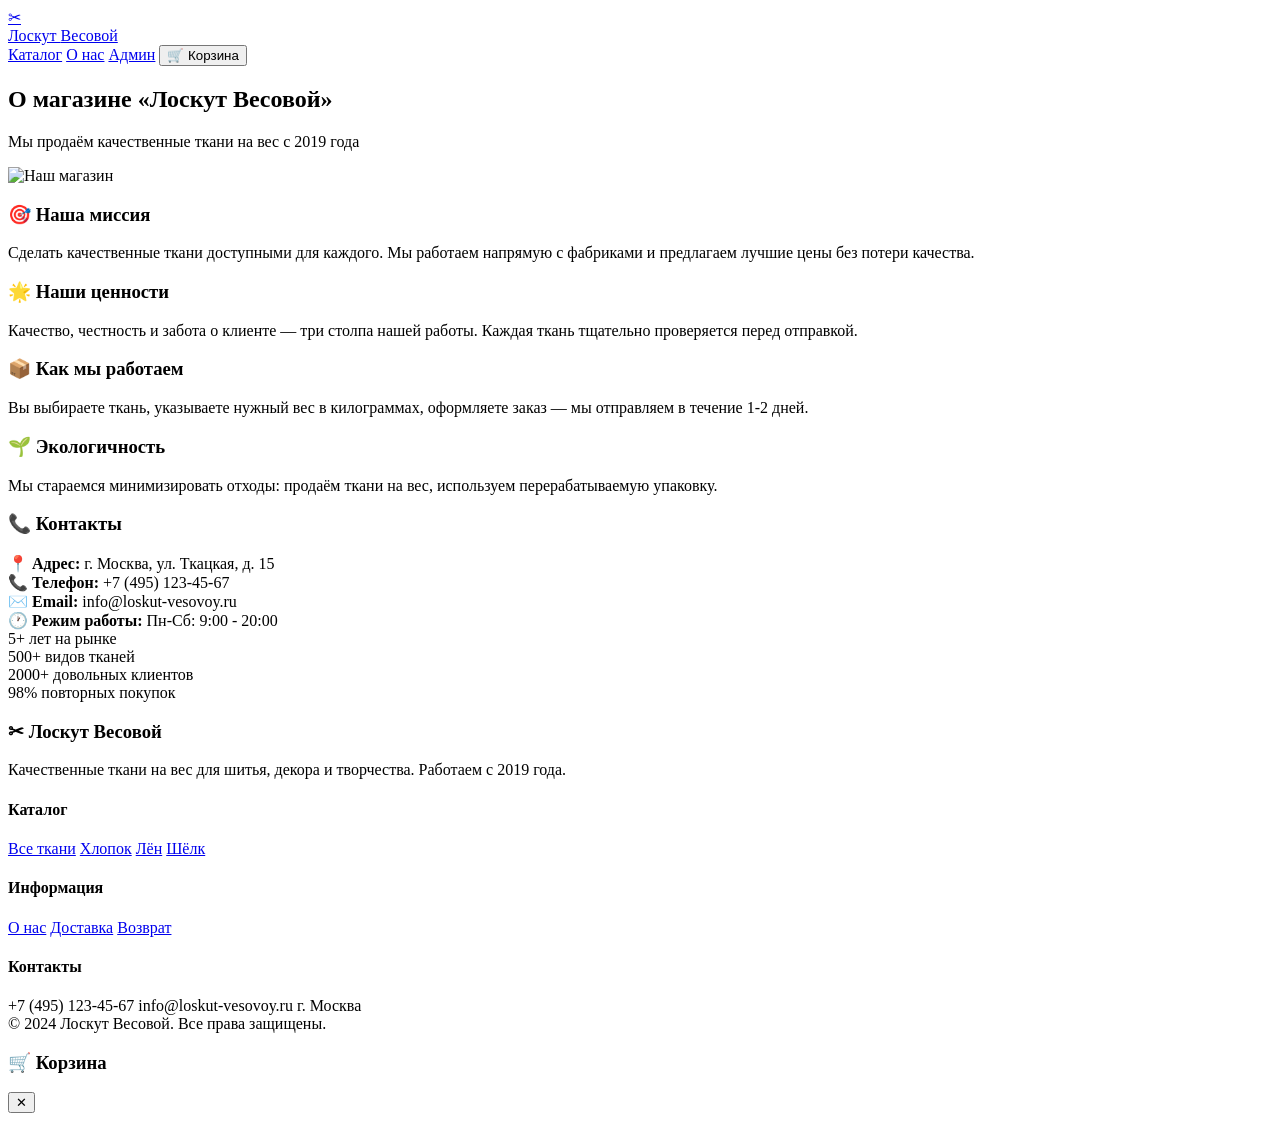
==== about.html @ ee7bf907 "Create about.html" ====
<!DOCTYPE html>
<html lang="ru">
<head>
    <meta charset="UTF-8">
    <meta name="viewport" content="width=device-width, initial-scale=1.0">
    <title>О нас — Лоскут Весовой</title>
    <link href="https://cdn.jsdelivr.net/npm/@fontsource/open-sans@4.5.14/index.min.css" rel="stylesheet">
    <link href="https://cdn.jsdelivr.net/npm/@fontsource/montserrat@4.5.14/index.min.css" rel="stylesheet">
    <link rel="stylesheet" href="css/styles.css">
</head>
<body>

<!-- Header (такой же, как в index.html) -->
<header class="header" id="header">
    <div class="header-inner">
        <a href="index.html" class="logo">
            <div class="logo-icon">✂</div>
            <div class="logo-text">Лоскут <span>Весовой</span></div>
        </a>
        <nav class="nav">
            <a href="index.html" class="nav-link">Каталог</a>
            <a href="about.html" class="nav-link active">О нас</a>
            <a href="index.html#admin" class="nav-link" id="nav-admin-link">Админ</a>
            <button class="cart-btn" onclick="toggleCart()">
                🛒 Корзина
                <span class="cart-badge" id="cartBadge" style="display:none">0</span>
            </button>
        </nav>
    </div>
</header>

<!-- About Content -->
<main class="about-page">
    <section class="section">
        <div class="section-header">
            <h2>О магазине «Лоскут Весовой»</h2>
            <p>Мы продаём качественные ткани на вес с 2019 года</p>
        </div>
        
        <div class="about-container">
            <img src="https://image.qwenlm.ai/public_source/76bb5dd4-4f72-4671-b805-d03a52364dad/1494b6eea-ac2d-4dbd-a300-8e0dd8432d26.png" 
                 alt="Наш магазин" class="about-image">
            
            <div class="about-grid">
                <div class="about-card">
                    <h3>🎯 Наша миссия</h3>
                    <p>Сделать качественные ткани доступными для каждого. Мы работаем напрямую с фабриками и предлагаем лучшие цены без потери качества.</p>
                </div>
                <div class="about-card">
                    <h3>🌟 Наши ценности</h3>
                    <p>Качество, честность и забота о клиенте — три столпа нашей работы. Каждая ткань тщательно проверяется перед отправкой.</p>
                </div>
                <div class="about-card">
                    <h3>📦 Как мы работаем</h3>
                    <p>Вы выбираете ткань, указываете нужный вес в килограммах, оформляете заказ — мы отправляем в течение 1-2 дней.</p>
                </div>
                <div class="about-card">
                    <h3>🌱 Экологичность</h3>
                    <p>Мы стараемся минимизировать отходы: продаём ткани на вес, используем перерабатываемую упаковку.</p>
                </div>
            </div>

            <div class="contacts-card">
                <h3>📞 Контакты</h3>
                <div class="contacts-grid">
                    <div><strong>📍 Адрес:</strong> г. Москва, ул. Ткацкая, д. 15</div>
                    <div><strong>📞 Телефон:</strong> +7 (495) 123-45-67</div>
                    <div><strong>✉️ Email:</strong> info@loskut-vesovoy.ru</div>
                    <div><strong>🕐 Режим работы:</strong> Пн-Сб: 9:00 - 20:00</div>
                </div>
            </div>

            <div class="about-stats">
                <div class="stat-item">
                    <span class="stat-number">5+</span>
                    <span class="stat-label">лет на рынке</span>
                </div>
                <div class="stat-item">
                    <span class="stat-number">500+</span>
                    <span class="stat-label">видов тканей</span>
                </div>
                <div class="stat-item">
                    <span class="stat-number">2000+</span>
                    <span class="stat-label">довольных клиентов</span>
                </div>
                <div class="stat-item">
                    <span class="stat-number">98%</span>
                    <span class="stat-label">повторных покупок</span>
                </div>
            </div>
        </div>
    </section>
</main>

<!-- Footer (такой же, как в index.html) -->
<footer class="footer">
    <div class="footer-inner">
        <div class="footer-brand">
            <h3>✂ Лоскут Весовой</h3>
            <p>Качественные ткани на вес для шитья, декора и творчества. Работаем с 2019 года.</p>
        </div>
        <div class="footer-col">
            <h4>Каталог</h4>
            <a href="index.html">Все ткани</a>
            <a href="index.html?cat=cotton">Хлопок</a>
            <a href="index.html?cat=linen">Лён</a>
            <a href="index.html?cat=silk">Шёлк</a>
        </div>
        <div class="footer-col">
            <h4>Информация</h4>
            <a href="about.html" class="active">О нас</a>
            <a href="#">Доставка</a>
            <a href="#">Возврат</a>
        </div>
        <div class="footer-col">
            <h4>Контакты</h4>
            <a>+7 (495) 123-45-67</a>
            <a>info@loskut-vesovoy.ru</a>
            <a>г. Москва</a>
        </div>
    </div>
    <div class="footer-bottom">© 2024 Лоскут Весовой. Все права защищены.</div>
</footer>

<!-- Cart Sidebar (общий для всех страниц) -->
<div class="cart-overlay" id="cartOverlay" onclick="toggleCart()"></div>
<div class="cart-sidebar" id="cartSidebar">
    <div class="cart-header">
        <h3>🛒 Корзина</h3>
        <button class="cart-close" onclick="toggleCart()">✕</button>
    </div>
    <div class="cart-items" id="cartItems"></div>
    <div class="cart-footer" id="cartFooter" style="display:none;">
        <div class="cart-total">
            <span class="cart-total-label">Итого:</span>
            <span class="cart-total-value" id="cartTotal">0 ₽</span>
        </div>
        <button class="checkout-btn" onclick="openCheckout()">Оформить заказ</button>
    </div>
</div>

<!-- Toast Notifications -->
<div class="toast-container" id="toastContainer"></div>

<script src="js/script.js"></script>
<script>
    // Инициализация для страницы О нас
    document.addEventListener('DOMContentLoaded', () => {
        // Подсветка активной ссылки
        document.querySelectorAll('.nav-link').forEach(link => link.classList.remove('active'));
        document.querySelector('a[href="about.html"]')?.classList.add('active');
        
        // Инициализация корзины (если функция есть в script.js)
        if (typeof updateCartUI === 'function') {
            updateCartUI();
        }
    });
</script>
</body>
</html>
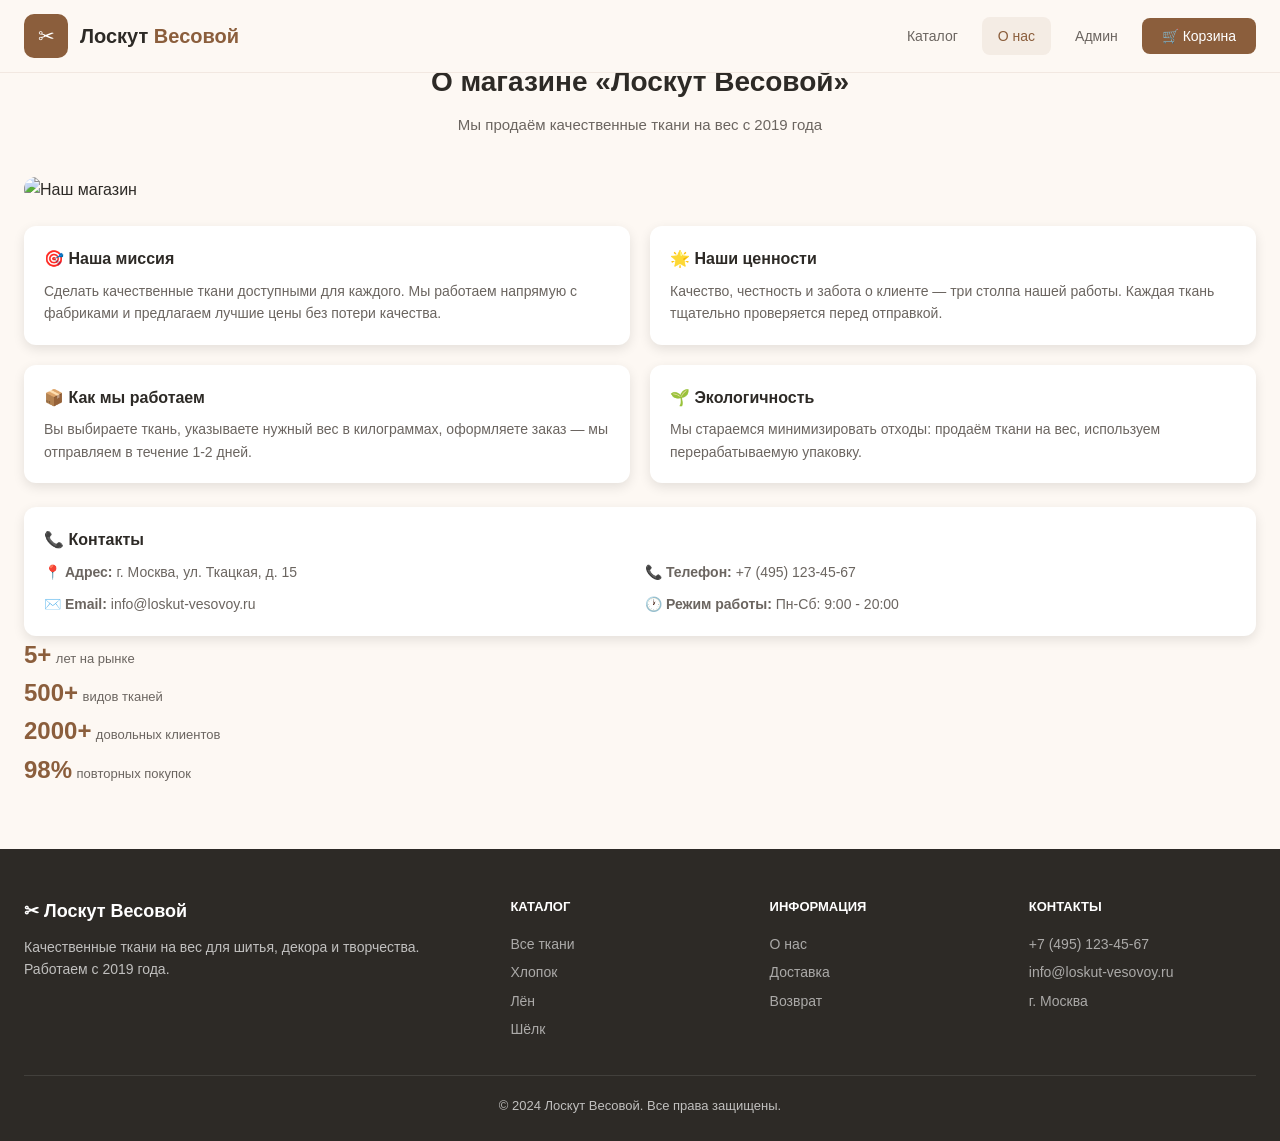
==== commit 7695ebc4: "Update about.html" ====
--- a/about.html
+++ b/about.html
@@ -6,7 +6,7 @@
     <title>О нас — Лоскут Весовой</title>
     <link href="https://cdn.jsdelivr.net/npm/@fontsource/open-sans@4.5.14/index.min.css" rel="stylesheet">
     <link href="https://cdn.jsdelivr.net/npm/@fontsource/montserrat@4.5.14/index.min.css" rel="stylesheet">
-    <link rel="stylesheet" href="css/styles.css">
+    <link rel="stylesheet" href="styles.css">
 </head>
 <body>
 
--- a/styles.css
+++ b/styles.css
@@ -0,0 +1,408 @@
+/* ===== RESET & BASE ===== */
+* { margin: 0; padding: 0; box-sizing: border-box; }
+
+:root {
+    --primary: #8B5E3C;
+    --primary-dark: #6B4226;
+    --bg: #FDF8F3;
+    --bg-card: #FFFFFF;
+    --text: #2D2A26;
+    --text-light: #6B6560;
+    --success: #4A7C59;
+    --danger: #C45B4A;
+    --shadow: 0 4px 12px rgba(0,0,0,0.1);
+    --radius: 12px;
+    --radius-sm: 8px;
+}
+
+body {
+    font-family: 'Open Sans', sans-serif;
+    background: var(--bg);
+    color: var(--text);
+    line-height: 1.6;
+}
+
+h1, h2, h3, h4 { font-family: 'Montserrat', sans-serif; }
+
+/* ===== HEADER ===== */
+.header {
+    position: fixed; top: 0; left: 0; right: 0; z-index: 1000;
+    background: rgba(253, 248, 243, 0.95);
+    border-bottom: 1px solid rgba(139, 94, 60, 0.1);
+}
+.header-inner {
+    max-width: 1280px; margin: 0 auto; padding: 0 24px;
+    display: flex; align-items: center; justify-content: space-between;
+    height: 72px;
+}
+.logo { display: flex; align-items: center; gap: 12px; text-decoration: none; color: var(--text); }
+.logo-icon {
+    width: 44px; height: 44px; background: var(--primary);
+    border-radius: 10px; display: flex; align-items: center; justify-content: center;
+    color: white; font-size: 20px;
+}
+.logo-text { font-weight: 700; font-size: 20px; }
+.logo-text span { color: var(--primary); }
+
+.nav { display: flex; align-items: center; gap: 8px; }
+.nav-link {
+    padding: 8px 16px; border-radius: var(--radius-sm);
+    text-decoration: none; color: var(--text-light);
+    font-size: 14px; border: none; background: none; cursor: pointer;
+}
+.nav-link:hover, .nav-link.active { color: var(--primary); background: rgba(139, 94, 60, 0.08); }
+
+.cart-btn {
+    position: relative; display: flex; align-items: center; gap: 8px;
+    padding: 10px 20px; background: var(--primary); color: white;
+    border: none; border-radius: var(--radius-sm); font-size: 14px; cursor: pointer;
+}
+.cart-badge {
+    position: absolute; top: -6px; right: -6px;
+    background: var(--danger); color: white;
+    width: 22px; height: 22px; border-radius: 50%;
+    display: flex; align-items: center; justify-content: center;
+    font-size: 11px; border: 2px solid var(--bg);
+}
+
+/* ===== HERO ===== */
+.hero { margin-top: 72px; padding: 60px 24px; background: linear-gradient(135deg, #FDF8F3, #F5EDE3); }
+.hero-inner { max-width: 1280px; margin: 0 auto; display: grid; grid-template-columns: 1fr 1fr; gap: 40px; align-items: center; }
+.hero-content h1 { font-size: 40px; margin-bottom: 16px; }
+.hero-content h1 span { color: var(--primary); }
+.hero-content p { font-size: 16px; color: var(--text-light); margin-bottom: 24px; }
+.hero-buttons { display: flex; gap: 12px; flex-wrap: wrap; }
+.hero-image img { width: 100%; border-radius: var(--radius); }
+.hero-stats { display: flex; gap: 32px; margin-top: 32px; padding-top: 24px; border-top: 1px solid rgba(139, 94, 60, 0.1); }
+.stat-number { font-size: 24px; font-weight: 700; color: var(--primary); }
+.stat-label { font-size: 13px; color: var(--text-light); }
+
+/* ===== BUTTONS ===== */
+.btn-primary, .btn-secondary {
+    padding: 12px 24px; border-radius: var(--radius-sm);
+    font-size: 14px; font-weight: 600; cursor: pointer; border: none;
+    display: inline-flex; align-items: center; gap: 8px;
+}
+.btn-primary { background: var(--primary); color: white; }
+.btn-primary:hover { background: var(--primary-dark); }
+.btn-secondary { background: transparent; color: var(--primary); border: 2px solid var(--primary); }
+.btn-secondary:hover { background: rgba(139, 94, 60, 0.08); }
+.btn-small { padding: 8px 16px; font-size: 13px; }
+.btn-secondary.danger { border-color: var(--danger); color: var(--danger); }
+
+/* ===== SECTIONS ===== */
+.section { padding: 60px 24px; max-width: 1280px; margin: 0 auto; }
+.section-header { text-align: center; margin-bottom: 40px; }
+.section-header h2 { font-size: 28px; margin-bottom: 8px; }
+.section-header p { color: var(--text-light); font-size: 15px; }
+
+/* ===== CATEGORIES ===== */
+.categories { display: flex; justify-content: center; gap: 10px; margin-bottom: 32px; flex-wrap: wrap; }
+.category-btn {
+    padding: 8px 20px; border: 2px solid rgba(139, 94, 60, 0.15);
+    background: transparent; border-radius: 50px; font-size: 14px; cursor: pointer;
+}
+.category-btn:hover, .category-btn.active { border-color: var(--primary); color: var(--primary); }
+.category-btn.active { background: var(--primary); color: white; }
+
+/* ===== PRODUCTS GRID ===== */
+.products-grid { display: grid; grid-template-columns: repeat(auto-fill, minmax(260px, 1fr)); gap: 20px; }
+.product-card {
+    background: var(--bg-card); border-radius: var(--radius); overflow: hidden;
+    box-shadow: var(--shadow); cursor: pointer; transition: transform 0.2s;
+}
+.product-card:hover { transform: translateY(-4px); }
+.product-image { position: relative; height: 200px; overflow: hidden; }
+.product-image img { width: 100%; height: 100%; object-fit: cover; }
+.product-badge {
+    position: absolute; top: 10px; left: 10px; padding: 4px 10px;
+    border-radius: 50px; font-size: 11px; font-weight: 600; color: white;
+}
+.badge-new { background: var(--success); }
+.badge-sale { background: var(--danger); }
+.badge-hit { background: var(--primary); }
+.product-info { padding: 16px; }
+.product-category { font-size: 11px; color: var(--primary); text-transform: uppercase; font-weight: 600; }
+.product-name { font-size: 16px; font-weight: 700; margin: 4px 0 8px; }
+.product-desc { font-size: 13px; color: var(--text-light); margin-bottom: 12px; }
+.product-footer { display: flex; align-items: center; justify-content: space-between; }
+.product-price { font-size: 18px; font-weight: 700; color: var(--primary); }
+.product-price small { font-size: 12px; font-weight: 400; color: var(--text-light); }
+.add-to-cart {
+    padding: 8px 16px; background: var(--primary); color: white;
+    border: none; border-radius: var(--radius-sm); font-size: 13px; cursor: pointer;
+}
+.add-to-cart:hover { background: var(--primary-dark); }
+.add-to-cart.added { background: var(--success); }
+
+/* ===== FEATURES ===== */
+.features { background: linear-gradient(135deg, #F5EDE3, #FDF8F3); padding: 60px 24px; }
+.features-grid { max-width: 1280px; margin: 0 auto; display: grid; grid-template-columns: repeat(4, 1fr); gap: 20px; }
+.feature-card {
+    text-align: center; padding: 24px; background: var(--bg-card);
+    border-radius: var(--radius); box-shadow: var(--shadow);
+}
+.feature-icon {
+    width: 48px; height: 48px; margin: 0 auto 12px;
+    background: rgba(139, 94, 60, 0.1); border-radius: 10px;
+    display: flex; align-items: center; justify-content: center; font-size: 20px;
+}
+.feature-card h3 { font-size: 14px; margin-bottom: 6px; }
+.feature-card p { font-size: 13px; color: var(--text-light); }
+
+/* ===== ABOUT PAGE ===== */
+.about-image { width: 100%; border-radius: var(--radius); margin-bottom: 24px; }
+.about-grid { display: grid; grid-template-columns: 1fr 1fr; gap: 20px; margin-bottom: 24px; }
+.about-card, .contacts-card {
+    background: var(--bg-card); padding: 20px; border-radius: var(--radius);
+    box-shadow: var(--shadow);
+}
+.about-card h3, .contacts-card h3 { font-size: 16px; margin-bottom: 8px; }
+.about-card p { font-size: 14px; color: var(--text-light); }
+.contacts-grid { display: grid; grid-template-columns: 1fr 1fr; gap: 10px; font-size: 14px; color: var(--text-light); }
+
+/* ===== ADMIN PANEL ===== */
+.admin-section { display: none; padding: 60px 24px; max-width: 1280px; margin: 0 auto; }
+.admin-section.visible { display: block; }
+.admin-header { display: flex; align-items: center; justify-content: space-between; margin-bottom: 24px; flex-wrap: wrap; gap: 12px; }
+.admin-header h2 { font-size: 24px; }
+.admin-actions { display: flex; gap: 10px; }
+.admin-stats { display: grid; grid-template-columns: repeat(3, 1fr); gap: 16px; margin-bottom: 24px; }
+.admin-stat-card { background: var(--bg-card); border-radius: var(--radius); padding: 20px; box-shadow: var(--shadow); text-align: center; }
+.admin-stat-card .stat-label { font-size: 12px; color: var(--text-light); text-transform: uppercase; }
+.admin-stat-card .stat-number { font-size: 28px; margin-top: 4px; }
+.orders-table-wrapper { background: var(--bg-card); border-radius: var(--radius); box-shadow: var(--shadow); overflow-x: auto; }
+.orders-table { width: 100%; border-collapse: collapse; min-width: 700px; }
+.orders-table th, .orders-table td { padding: 12px 16px; text-align: left; font-size: 13px; border-bottom: 1px solid rgba(139, 94, 60, 0.06); }
+.orders-table th { background: rgba(139, 94, 60, 0.05); font-weight: 600; color: var(--text-light); text-transform: uppercase; }
+.delete-order-btn {
+    padding: 4px 10px; background: rgba(196, 91, 74, 0.1); color: var(--danger);
+    border: none; border-radius: 6px; font-size: 12px; cursor: pointer;
+}
+.no-orders { text-align: center; padding: 40px 20px; color: var(--text-light); }
+.no-orders-icon { font-size: 40px; margin-bottom: 12px; }
+
+/* ===== FOOTER ===== */
+.footer { background: var(--text); color: rgba(255,255,255,0.7); padding: 48px 24px 24px; }
+.footer-inner { max-width: 1280px; margin: 0 auto; display: grid; grid-template-columns: 2fr 1fr 1fr 1fr; gap: 32px; }
+.footer-brand h3 { color: white; font-size: 18px; margin-bottom: 10px; }
+.footer-brand p { font-size: 14px; }
+.footer-col h4 { color: white; font-size: 13px; text-transform: uppercase; margin-bottom: 12px; }
+.footer-col a { display: block; color: rgba(255,255,255,0.6); text-decoration: none; font-size: 14px; padding: 3px 0; cursor: pointer; }
+.footer-col a:hover { color: white; }
+.footer-bottom { max-width: 1280px; margin: 32px auto 0; padding-top: 20px; border-top: 1px solid rgba(255,255,255,0.1); text-align: center; font-size: 13px; }
+
+/* ===== PAGE VISIBILITY ===== */
+.page-hidden { display: none !important; }
+
+/* ===== CART SIDEBAR ===== */
+.cart-overlay {
+    position: fixed; top: 0; left: 0; right: 0; bottom: 0;
+    background: rgba(0,0,0,0.5); z-index: 2000;
+    opacity: 0; visibility: hidden; transition: all 0.3s;
+}
+.cart-overlay.open { opacity: 1; visibility: visible; }
+.cart-sidebar {
+    position: fixed; top: 0; right: -400px; width: 400px; max-width: 100vw;
+    height: 100vh; background: var(--bg); z-index: 2001;
+    transition: right 0.3s; display: flex; flex-direction: column;
+}
+.cart-sidebar.open { right: 0; }
+.cart-header { padding: 20px; border-bottom: 1px solid rgba(139,94,60,0.1); display: flex; align-items: center; justify-content: space-between; }
+.cart-close { width: 36px; height: 36px; border: none; background: rgba(139,94,60,0.08); border-radius: 8px; cursor: pointer; font-size: 18px; }
+.cart-items { flex: 1; overflow-y: auto; padding: 16px 20px; }
+.cart-empty { text-align: center; padding: 40px 20px; color: var(--text-light); }
+.cart-empty-icon { font-size: 40px; margin-bottom: 12px; }
+.cart-item { display: flex; gap: 12px; padding: 12px 0; border-bottom: 1px solid rgba(139,94,60,0.08); }
+.cart-item-image { width: 64px; height: 64px; border-radius: var(--radius-sm); object-fit: cover; }
+.cart-item-info { flex: 1; }
+.cart-item-name { font-weight: 600; font-size: 14px; margin-bottom: 4px; }
+.cart-item-price { color: var(--primary); font-weight: 600; font-size: 14px; }
+.cart-item-controls { display: flex; align-items: center; gap: 8px; margin-top: 6px; }
+.qty-btn {
+    width: 28px; height: 28px; border: 1px solid rgba(139,94,60,0.2);
+    background: transparent; border-radius: 6px; font-size: 14px; cursor: pointer;
+}
+.qty-value { font-weight: 600; font-size: 13px; min-width: 20px; text-align: center; }
+.cart-item-remove { background: none; border: none; color: var(--danger); cursor: pointer; font-size: 12px; }
+.cart-footer { padding: 20px; border-top: 1px solid rgba(139,94,60,0.1); background: var(--bg-card); }
+.cart-total { display: flex; justify-content: space-between; margin-bottom: 12px; }
+.cart-total-label { font-size: 15px; color: var(--text-light); }
+.cart-total-value { font-size: 20px; font-weight: 700; color: var(--primary); }
+.checkout-btn {
+    width: 100%; padding: 14px; background: var(--primary); color: white;
+    border: none; border-radius: var(--radius-sm); font-size: 15px; cursor: pointer;
+}
+.checkout-btn:hover { background: var(--primary-dark); }
+
+/* ===== MODALS ===== */
+.modal-overlay {
+    position: fixed; top: 0; left: 0; right: 0; bottom: 0;
+    background: rgba(0,0,0,0.6); z-index: 3000;
+    display: flex; align-items: center; justify-content: center;
+    opacity: 0; visibility: hidden; transition: all 0.3s; padding: 20px;
+}
+.modal-overlay.open { opacity: 1; visibility: visible; }
+.modal {
+    background: var(--bg); border-radius: var(--radius);
+    width: 100%; max-width: 520px; max-height: 90vh; overflow-y: auto;
+}
+.modal-product { max-width: 900px; }
+.modal-header { padding: 20px; border-bottom: 1px solid rgba(139,94,60,0.1); display: flex; align-items: center; justify-content: space-between; }
+.modal-header h3 { font-size: 18px; }
+.modal-close { width: 32px; height: 32px; border: none; background: rgba(139,94,60,0.08); border-radius: 8px; cursor: pointer; font-size: 16px; }
+.modal-body { padding: 20px; }
+
+/* ===== PRODUCT MODAL CONTENT ===== */
+.pd-grid { display: grid; grid-template-columns: 1fr 1fr; gap: 24px; }
+.pd-main-image { width: 100%; aspect-ratio: 1; border-radius: var(--radius); overflow: hidden; background: #f5f0eb; }
+.pd-main-image img { width: 100%; height: 100%; object-fit: cover; }
+.pd-thumbnails { display: flex; gap: 8px; margin-top: 12px; }
+.pd-thumb { width: 60px; height: 60px; border-radius: var(--radius-sm); overflow: hidden; cursor: pointer; border: 2px solid transparent; }
+.pd-thumb.active { border-color: var(--primary); }
+.pd-thumb img { width: 100%; height: 100%; object-fit: cover; }
+.pd-info .pd-category {
+    display: inline-block; padding: 4px 10px; background: rgba(139,94,60,0.08);
+    color: var(--primary); border-radius: 50px; font-size: 11px; font-weight: 600;
+    text-transform: uppercase; margin-bottom: 8px;
+}
+.pd-info .pd-name { font-size: 24px; font-weight: 700; margin-bottom: 8px; }
+.pd-info .pd-rating { display: flex; align-items: center; gap: 6px; margin-bottom: 16px; font-size: 14px; }
+.pd-info .pd-stars { color: #F5A623; }
+.pd-price-block {
+    display: flex; align-items: baseline; gap: 12px; margin-bottom: 20px;
+    padding: 16px; background: rgba(139,94,60,0.04); border-radius: var(--radius);
+}
+.pd-price { font-size: 28px; font-weight: 700; color: var(--primary); }
+.pd-price-unit { font-size: 14px; color: var(--text-light); }
+.pd-desc { color: var(--text-light); font-size: 14px; margin-bottom: 20px; }
+.pd-section-title { font-size: 13px; font-weight: 700; text-transform: uppercase; margin-bottom: 10px; }
+.pd-quick-weights { display: flex; gap: 6px; margin-bottom: 16px; flex-wrap: wrap; }
+.pd-quick-weight {
+    padding: 6px 14px; border: 1px solid rgba(139,94,60,0.15);
+    background: transparent; border-radius: 50px; font-size: 12px; cursor: pointer;
+}
+.pd-quick-weight:hover, .pd-quick-weight.active { border-color: var(--primary); color: var(--primary); }
+.pd-quick-weight.active { background: var(--primary); color: white; }
+.pd-weight-selector {
+    display: flex; align-items: center; gap: 12px; margin-bottom: 20px;
+    padding: 12px; background: var(--bg-card); border-radius: var(--radius-sm);
+    border: 2px solid rgba(139,94,60,0.1);
+}
+.pd-weight-label { font-size: 13px; font-weight: 600; min-width: 50px; }
+.pd-weight-controls { display: flex; align-items: center; gap: 0; }
+.pd-weight-btn {
+    width: 36px; height: 36px; border: 1px solid rgba(139,94,60,0.2);
+    background: transparent; font-size: 16px; cursor: pointer;
+}
+.pd-weight-btn:first-child { border-radius: var(--radius-sm) 0 0 var(--radius-sm); }
+.pd-weight-btn:last-child { border-radius: 0 var(--radius-sm) var(--radius-sm) 0; }
+.pd-weight-value {
+    width: 50px; height: 36px; border: 1px solid rgba(139,94,60,0.2);
+    border-left: none; border-right: none; text-align: center; font-size: 14px; font-weight: 600;
+}
+.pd-weight-unit { font-size: 13px; color: var(--text-light); }
+.pd-weight-total { margin-left: auto; font-size: 16px; font-weight: 700; color: var(--primary); }
+.pd-actions { display: flex; gap: 10px; margin-bottom: 20px; }
+.pd-add-btn {
+    flex: 1; padding: 12px; background: var(--primary); color: white;
+    border: none; border-radius: var(--radius-sm); font-size: 14px; cursor: pointer;
+}
+.pd-add-btn:hover { background: var(--primary-dark); }
+.pd-add-btn.added { background: var(--success); }
+.pd-fav-btn {
+    width: 44px; height: 44px; border: 2px solid rgba(139,94,60,0.15);
+    background: transparent; border-radius: var(--radius-sm); font-size: 18px; cursor: pointer;
+}
+.pd-fav-btn:hover, .pd-fav-btn.active { border-color: var(--danger); color: var(--danger); }
+.pd-features { display: grid; grid-template-columns: 1fr 1fr; gap: 8px; margin-bottom: 20px; }
+.pd-feature {
+    display: flex; align-items: center; gap: 8px; padding: 10px;
+    background: rgba(139,94,60,0.03); border-radius: var(--radius-sm); font-size: 12px;
+}
+.pd-feature strong { display: block; color: var(--text); }
+
+/* Tabs */
+.pd-tabs { margin-top: 24px; }
+.pd-tab-headers { display: flex; border-bottom: 2px solid rgba(139,94,60,0.1); margin-bottom: 16px; }
+.pd-tab-header {
+    padding: 10px 20px; border: none; background: none; font-size: 13px;
+    cursor: pointer; color: var(--text-light); border-bottom: 2px solid transparent; margin-bottom: -2px;
+}
+.pd-tab-header:hover, .pd-tab-header.active { color: var(--primary); }
+.pd-tab-header.active { border-bottom-color: var(--primary); }
+.pd-tab-content { display: none; }
+.pd-tab-content.active { display: block; }
+.pd-specs-table { width: 100%; font-size: 13px; }
+.pd-specs-table tr { border-bottom: 1px solid rgba(139,94,60,0.06); }
+.pd-specs-table td { padding: 8px 0; }
+.pd-specs-table td:first-child { color: var(--text-light); width: 45%; }
+.pd-care-list { list-style: none; font-size: 13px; color: var(--text-light); }
+.pd-care-list li { padding: 6px 0; display: flex; align-items: center; gap: 10px; }
+.pd-care-list li::before { content: '•'; color: var(--primary); font-weight: bold; }
+
+/* Related products in modal */
+.pd-related { margin-top: 24px; padding-top: 20px; border-top: 1px solid rgba(139,94,60,0.1); }
+.pd-related h4 { font-size: 16px; margin-bottom: 16px; }
+.pd-related .products-grid { grid-template-columns: repeat(2, 1fr); gap: 16px; }
+
+/* ===== CHECKOUT FORM ===== */
+.form-group { margin-bottom: 16px; }
+.form-label { display: block; font-size: 12px; font-weight: 600; color: var(--text-light); margin-bottom: 4px; text-transform: uppercase; }
+.form-input {
+    width: 100%; padding: 10px 14px; border: 2px solid rgba(139,94,60,0.15);
+    border-radius: var(--radius-sm); font-size: 14px; background: var(--bg-card);
+}
+.form-input:focus { outline: none; border-color: var(--primary); }
+.form-row { display: grid; grid-template-columns: 1fr 1fr; gap: 12px; }
+textarea.form-input { resize: vertical; min-height: 70px; }
+.order-summary { background: rgba(139,94,60,0.05); border-radius: var(--radius-sm); padding: 14px; margin-bottom: 20px; font-size: 13px; }
+.order-summary h4 { font-size: 13px; margin-bottom: 10px; color: var(--text-light); }
+.order-summary-item { display: flex; justify-content: space-between; padding: 3px 0; }
+.order-summary-total { display: flex; justify-content: space-between; font-weight: 700; margin-top: 8px; padding-top: 8px; border-top: 1px solid rgba(139,94,60,0.15); }
+.submit-order-btn {
+    width: 100%; padding: 14px; background: var(--success); color: white;
+    border: none; border-radius: var(--radius-sm); font-size: 15px; cursor: pointer;
+}
+.submit-order-btn:hover { background: #3D6B4C; }
+
+/* Success message */
+.success-message { text-align: center; padding: 32px 16px; }
+.success-icon {
+    width: 64px; height: 64px; background: rgba(74,124,89,0.1);
+    border-radius: 50%; display: flex; align-items: center; justify-content: center;
+    margin: 0 auto 16px; font-size: 28px;
+}
+.success-message h3 { font-size: 20px; margin-bottom: 6px; }
+.success-message p { color: var(--text-light); font-size: 14px; }
+
+/* ===== TOAST ===== */
+.toast-container { position: fixed; top: 84px; right: 20px; z-index: 5000; display: flex; flex-direction: column; gap: 8px; }
+.toast {
+    padding: 12px 16px; background: var(--bg-card); border-radius: var(--radius-sm);
+    box-shadow: var(--shadow); font-size: 14px; border-left: 4px solid var(--success);
+    animation: toastIn 0.3s, toastOut 0.3s 2.7s forwards;
+}
+@keyframes toastIn { from { opacity: 0; transform: translateX(50px); } to { opacity: 1; transform: translateX(0); } }
+@keyframes toastOut { from { opacity: 1; transform: translateX(0); } to { opacity: 0; transform: translateX(50px); } }
+
+/* ===== RESPONSIVE ===== */
+@media (max-width: 1024px) {
+    .hero-inner { grid-template-columns: 1fr; }
+    .features-grid { grid-template-columns: repeat(2, 1fr); }
+    .footer-inner { grid-template-columns: 1fr 1fr; }
+    .pd-grid { grid-template-columns: 1fr; }
+}
+@media (max-width: 768px) {
+    .hero-content h1 { font-size: 28px; }
+    .hero-stats { gap: 20px; }
+    .features-grid { grid-template-columns: 1fr; }
+    .admin-stats { grid-template-columns: 1fr; }
+    .form-row { grid-template-columns: 1fr; }
+    .footer-inner { grid-template-columns: 1fr; }
+    .cart-sidebar { width: 100vw; }
+    .nav-link:not(.cart-btn) { display: none; }
+    .about-grid, .contacts-grid { grid-template-columns: 1fr; }
+    .pd-features { grid-template-columns: 1fr; }
+    .pd-related .products-grid { grid-template-columns: 1fr; }
+}
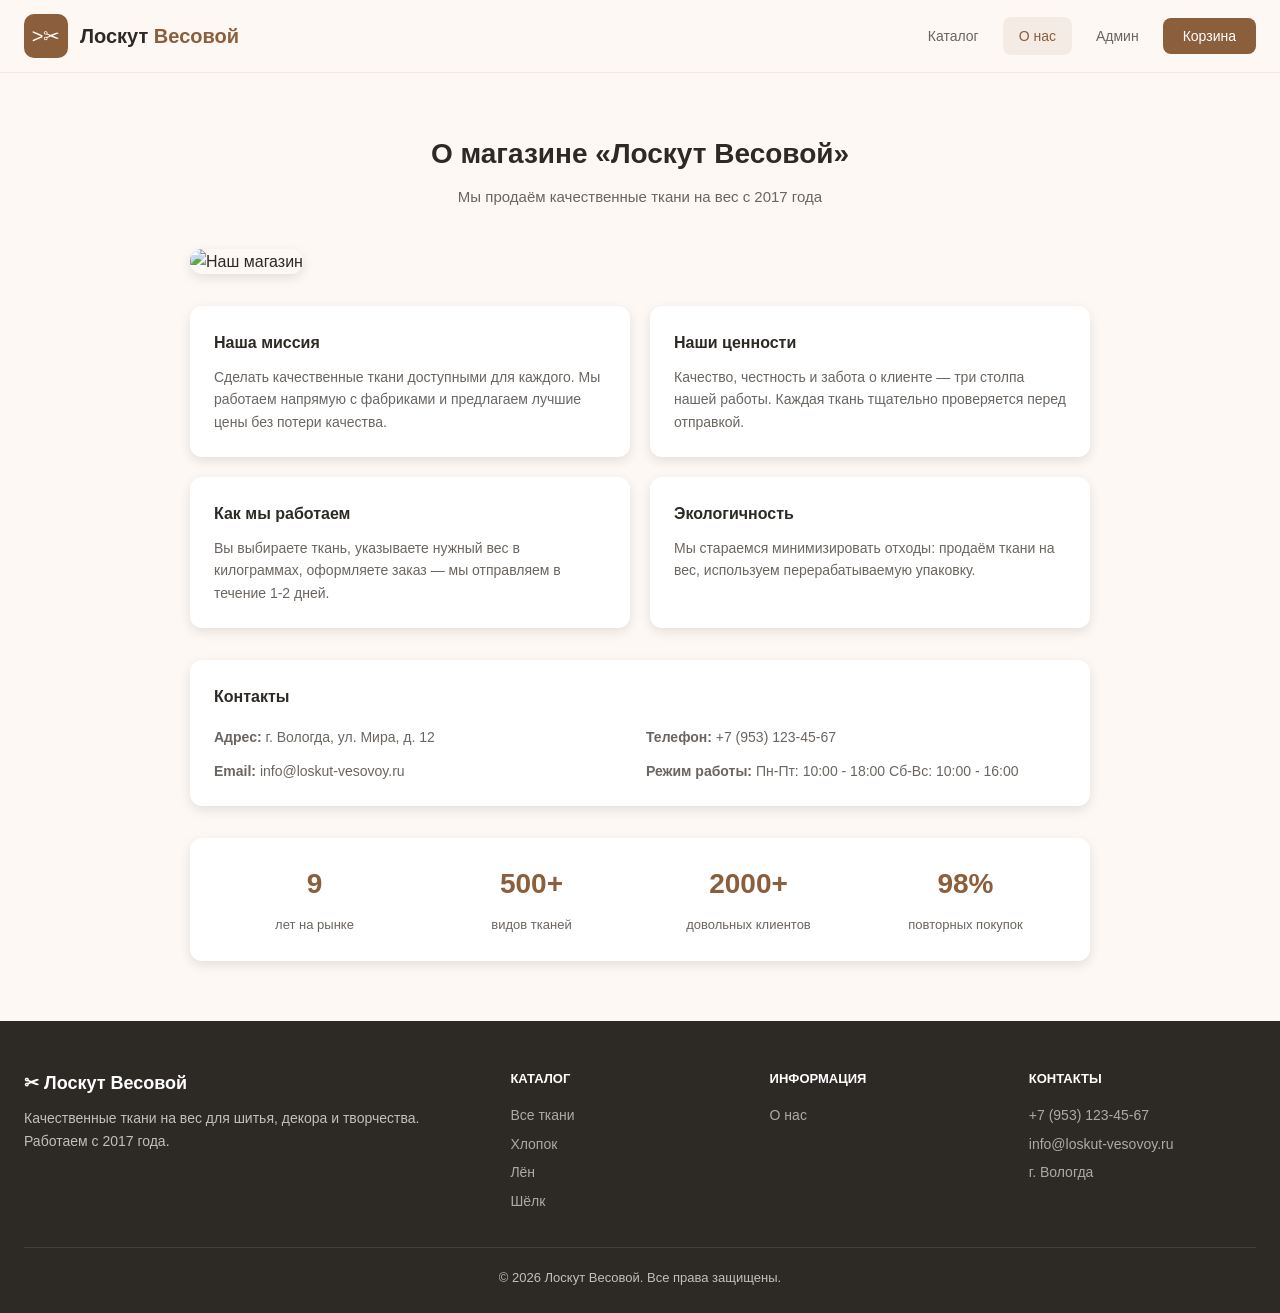
==== commit 4ff3e5b7: "Update about.html" ====
--- a/about.html
+++ b/about.html
@@ -10,11 +10,10 @@
 </head>
 <body>
 
-<!-- Header (такой же, как в index.html) -->
 <header class="header" id="header">
     <div class="header-inner">
         <a href="index.html" class="logo">
-            <div class="logo-icon">✂</div>
+            <div class="logo-icon">>✂</div>
             <div class="logo-text">Лоскут <span>Весовой</span></div>
         </a>
         <nav class="nav">
@@ -22,7 +21,7 @@
             <a href="about.html" class="nav-link active">О нас</a>
             <a href="index.html#admin" class="nav-link" id="nav-admin-link">Админ</a>
             <button class="cart-btn" onclick="toggleCart()">
-                🛒 Корзина
+                Корзина
                 <span class="cart-badge" id="cartBadge" style="display:none">0</span>
             </button>
         </nav>
@@ -34,7 +33,7 @@
     <section class="section">
         <div class="section-header">
             <h2>О магазине «Лоскут Весовой»</h2>
-            <p>Мы продаём качественные ткани на вес с 2019 года</p>
+            <p>Мы продаём качественные ткани на вес с 2017 года</p>
         </div>
         
         <div class="about-container">
@@ -43,36 +42,37 @@
             
             <div class="about-grid">
                 <div class="about-card">
-                    <h3>🎯 Наша миссия</h3>
+                    <h3>Наша миссия</h3>
                     <p>Сделать качественные ткани доступными для каждого. Мы работаем напрямую с фабриками и предлагаем лучшие цены без потери качества.</p>
                 </div>
                 <div class="about-card">
-                    <h3>🌟 Наши ценности</h3>
+                    <h3>Наши ценности</h3>
                     <p>Качество, честность и забота о клиенте — три столпа нашей работы. Каждая ткань тщательно проверяется перед отправкой.</p>
                 </div>
                 <div class="about-card">
-                    <h3>📦 Как мы работаем</h3>
+                    <h3>Как мы работаем</h3>
                     <p>Вы выбираете ткань, указываете нужный вес в килограммах, оформляете заказ — мы отправляем в течение 1-2 дней.</p>
                 </div>
                 <div class="about-card">
-                    <h3>🌱 Экологичность</h3>
+                    <h3>Экологичность</h3>
                     <p>Мы стараемся минимизировать отходы: продаём ткани на вес, используем перерабатываемую упаковку.</p>
                 </div>
             </div>
 
             <div class="contacts-card">
-                <h3>📞 Контакты</h3>
+                <h3>Контакты</h3>
                 <div class="contacts-grid">
-                    <div><strong>📍 Адрес:</strong> г. Москва, ул. Ткацкая, д. 15</div>
-                    <div><strong>📞 Телефон:</strong> +7 (495) 123-45-67</div>
-                    <div><strong>✉️ Email:</strong> info@loskut-vesovoy.ru</div>
-                    <div><strong>🕐 Режим работы:</strong> Пн-Сб: 9:00 - 20:00</div>
+                    <div><strong>Адрес:</strong> г. Вологда, ул. Мира, д. 12</div>
+                    <div><strong>Телефон:</strong> +7 (953) 123-45-67</div>
+                    <div><strong>Email:</strong> info@loskut-vesovoy.ru</div>
+                    <div><strong>Режим работы:</strong> Пн-Пт: 10:00 - 18:00
+                    Сб-Вс: 10:00 - 16:00</div>
                 </div>
             </div>
 
             <div class="about-stats">
                 <div class="stat-item">
-                    <span class="stat-number">5+</span>
+                    <span class="stat-number">9</span>
                     <span class="stat-label">лет на рынке</span>
                 </div>
                 <div class="stat-item">
@@ -92,12 +92,11 @@
     </section>
 </main>
 
-<!-- Footer (такой же, как в index.html) -->
 <footer class="footer">
     <div class="footer-inner">
         <div class="footer-brand">
             <h3>✂ Лоскут Весовой</h3>
-            <p>Качественные ткани на вес для шитья, декора и творчества. Работаем с 2019 года.</p>
+            <p>Качественные ткани на вес для шитья, декора и творчества. Работаем с 2017 года.</p>
         </div>
         <div class="footer-col">
             <h4>Каталог</h4>
@@ -109,24 +108,21 @@
         <div class="footer-col">
             <h4>Информация</h4>
             <a href="about.html" class="active">О нас</a>
-            <a href="#">Доставка</a>
-            <a href="#">Возврат</a>
         </div>
         <div class="footer-col">
             <h4>Контакты</h4>
-            <a>+7 (495) 123-45-67</a>
+            <a>+7 (953) 123-45-67</a>
             <a>info@loskut-vesovoy.ru</a>
-            <a>г. Москва</a>
+            <a>г. Вологда</a>
         </div>
     </div>
-    <div class="footer-bottom">© 2024 Лоскут Весовой. Все права защищены.</div>
+    <div class="footer-bottom">© 2026 Лоскут Весовой. Все права защищены.</div>
 </footer>
 
-<!-- Cart Sidebar (общий для всех страниц) -->
 <div class="cart-overlay" id="cartOverlay" onclick="toggleCart()"></div>
 <div class="cart-sidebar" id="cartSidebar">
     <div class="cart-header">
-        <h3>🛒 Корзина</h3>
+        <h3>Корзина</h3>
         <button class="cart-close" onclick="toggleCart()">✕</button>
     </div>
     <div class="cart-items" id="cartItems"></div>
@@ -139,18 +135,13 @@
     </div>
 </div>
 
-<!-- Toast Notifications -->
 <div class="toast-container" id="toastContainer"></div>
 
 <script src="js/script.js"></script>
 <script>
-    // Инициализация для страницы О нас
     document.addEventListener('DOMContentLoaded', () => {
-        // Подсветка активной ссылки
         document.querySelectorAll('.nav-link').forEach(link => link.classList.remove('active'));
         document.querySelector('a[href="about.html"]')?.classList.add('active');
-        
-        // Инициализация корзины (если функция есть в script.js)
         if (typeof updateCartUI === 'function') {
             updateCartUI();
         }
--- a/styles.css
+++ b/styles.css
@@ -406,3 +406,82 @@
     .pd-features { grid-template-columns: 1fr; }
     .pd-related .products-grid { grid-template-columns: 1fr; }
 }
+
+/* ===== ABOUT PAGE ===== */
+.about-page { margin-top: 72px; }
+.about-container { max-width: 900px; margin: 0 auto; }
+.about-image { 
+    width: 100%; 
+    border-radius: var(--radius); 
+    margin-bottom: 32px;
+    box-shadow: var(--shadow);
+}
+.about-grid { 
+    display: grid; 
+    grid-template-columns: repeat(2, 1fr); 
+    gap: 20px; 
+    margin-bottom: 32px; 
+}
+.about-card {
+    background: var(--bg-card); 
+    padding: 24px; 
+    border-radius: var(--radius);
+    box-shadow: var(--shadow);
+}
+.about-card h3 { 
+    font-size: 16px; 
+    margin-bottom: 10px; 
+    color: var(--text);
+}
+.about-card p { 
+    font-size: 14px; 
+    color: var(--text-light); 
+    line-height: 1.6;
+}
+.contacts-card {
+    background: var(--bg-card); 
+    padding: 24px; 
+    border-radius: var(--radius);
+    box-shadow: var(--shadow);
+    margin-bottom: 32px;
+}
+.contacts-card h3 { 
+    font-size: 16px; 
+    margin-bottom: 16px; 
+}
+.contacts-grid { 
+    display: grid; 
+    grid-template-columns: repeat(2, 1fr); 
+    gap: 12px; 
+    font-size: 14px; 
+    color: var(--text-light);
+}
+.about-stats {
+    display: grid; 
+    grid-template-columns: repeat(4, 1fr); 
+    gap: 16px;
+    text-align: center;
+    padding: 24px;
+    background: var(--bg-card);
+    border-radius: var(--radius);
+    box-shadow: var(--shadow);
+}
+.about-stats .stat-number {
+    display: block;
+    font-size: 28px;
+    font-weight: 700;
+    color: var(--primary);
+    margin-bottom: 4px;
+}
+.admin-section {
+    margin-top: 100px;
+    padding-bottom: 60px;
+.about-stats .stat-label {
+    font-size: 13px;
+    color: var(--text-light);
+}
+
+@media (max-width: 768px) {
+    .about-grid, .contacts-grid { grid-template-columns: 1fr; }
+    .about-stats { grid-template-columns: repeat(2, 1fr); }
+}
